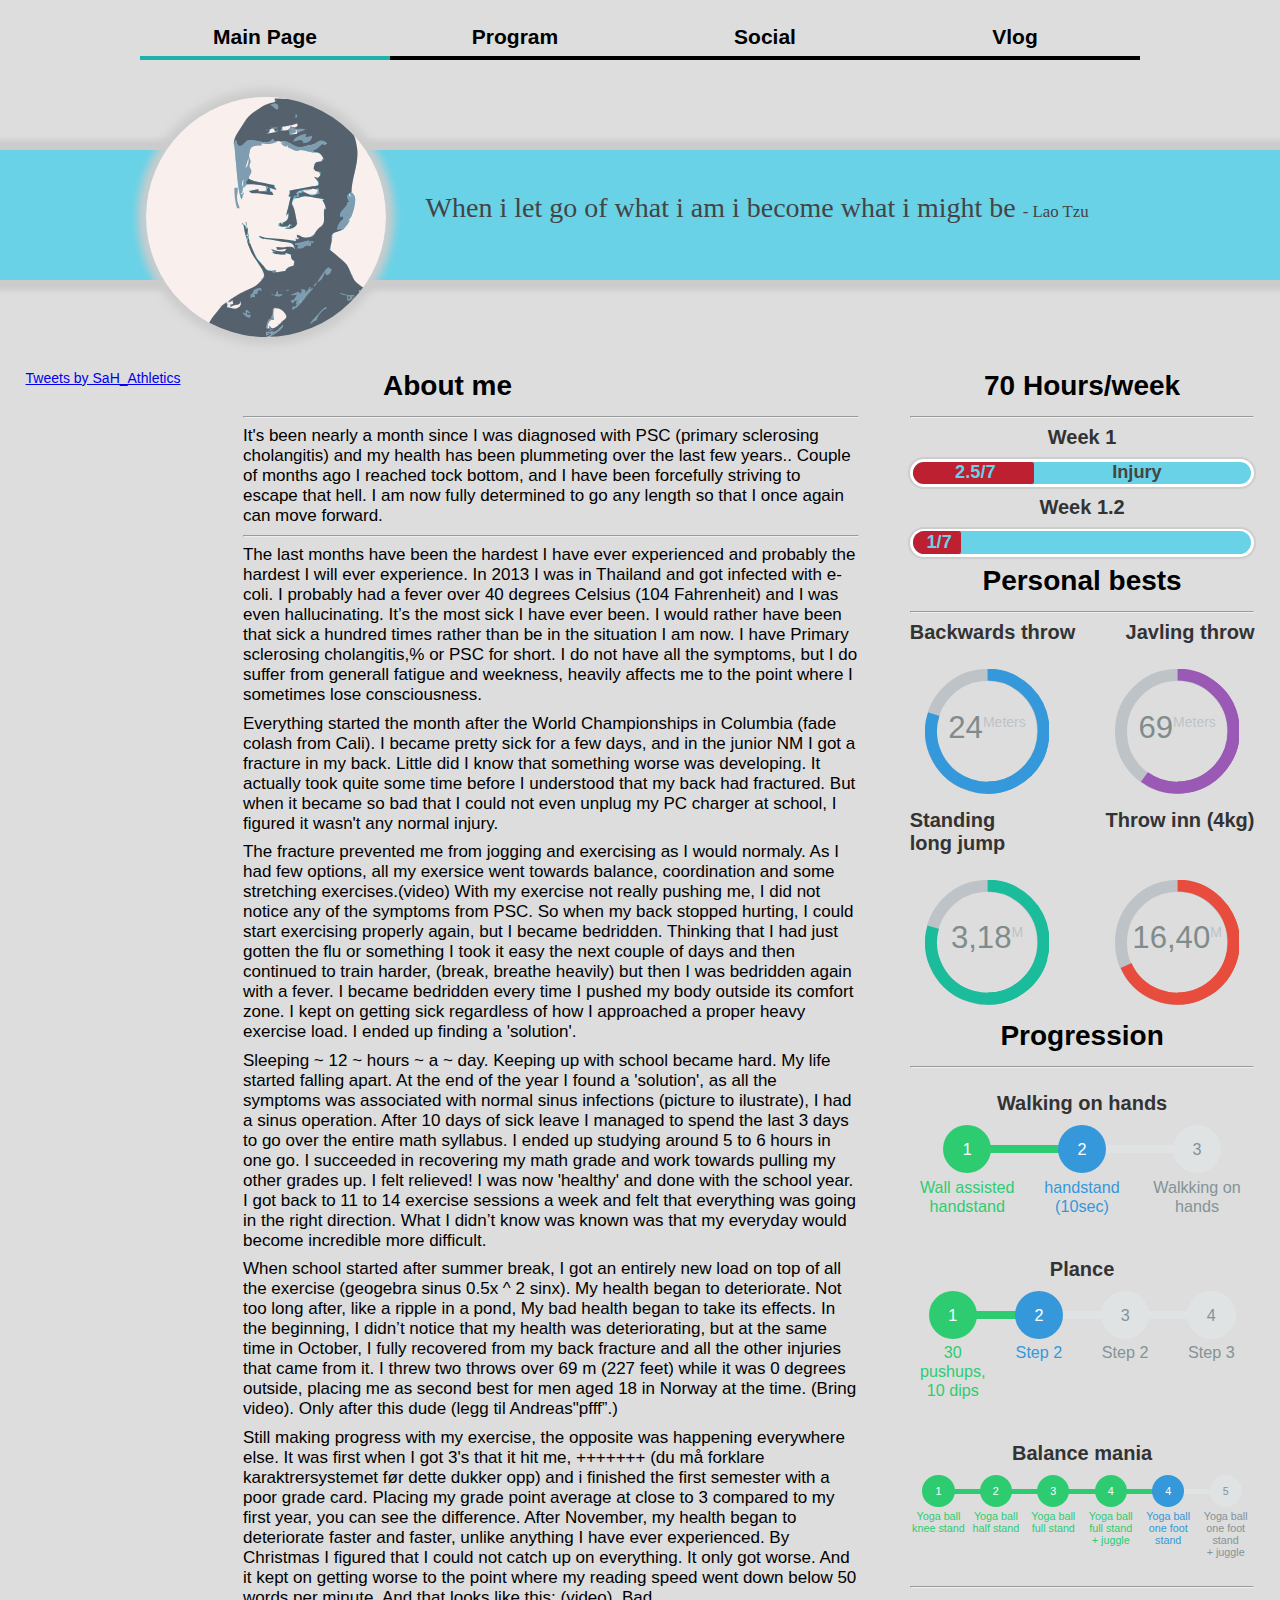
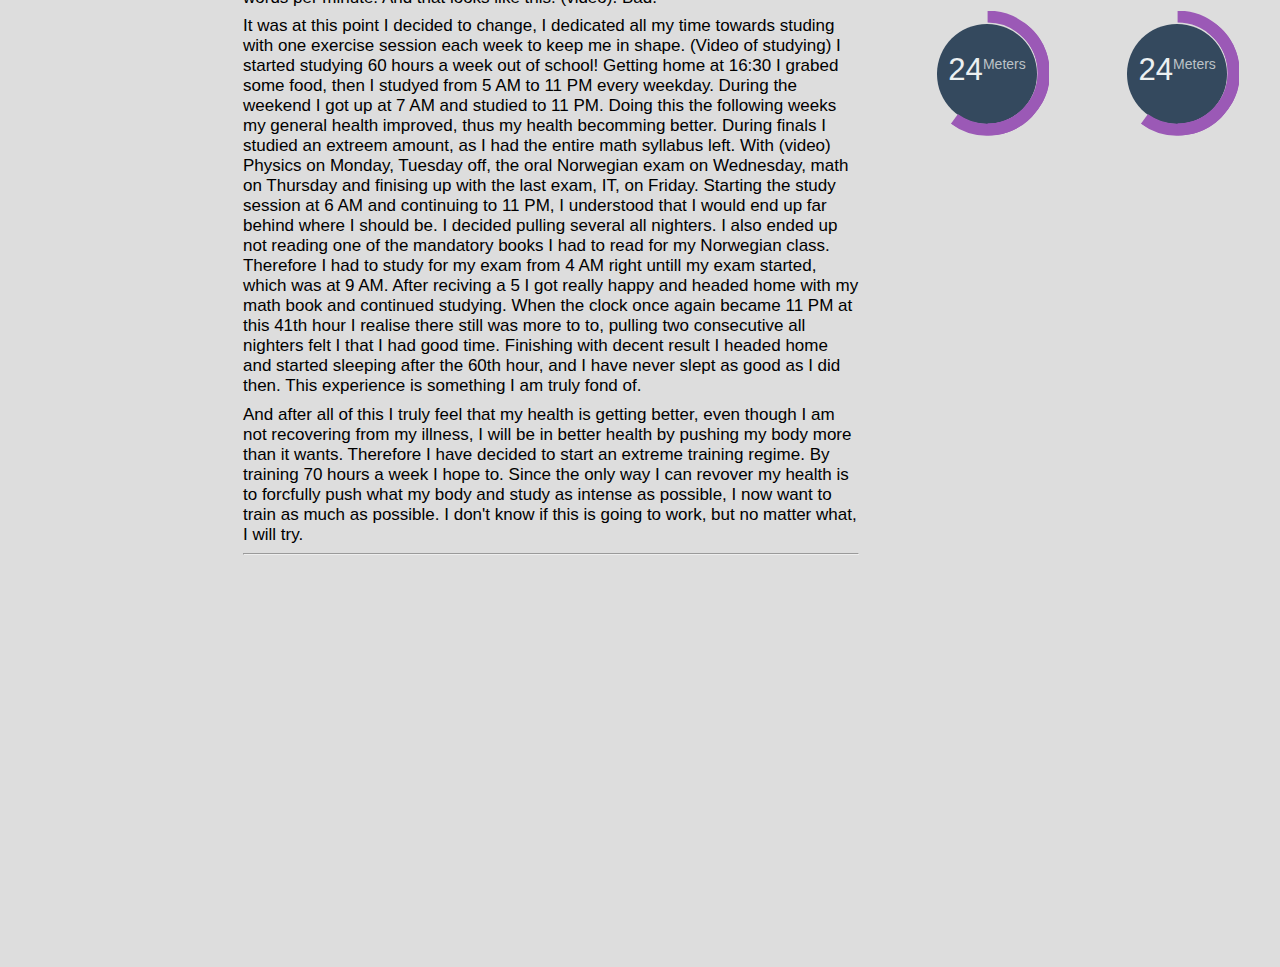
==== SaH/main.html @ faa8c331 "Revert "Upp"" ====
<!DOCTYPE html>
<html>
<head>
    <title>Besvarelse</title>
    <link href="StyleSheet.css" rel="stylesheet" type="text/css" />
    <meta charset="utf-8" />
    <style>
       nav ul li a.a {
           border-bottom: 0.2em solid #20b2aa;
       }
    </style>
    <script async defer src="//platform.twitter.com/widgets.js" charset="utf-8"></script>
</head>
<body>
    <nav class="top-menu">
        <ul class="right">
            <li class="first"><a class="guide guide-down a" href="#">Main Page</a></li>
            <li class="first"><a class="guide guide-down b" href="#">Program</a></li>
            <li class="first"><a class="guide guide-down c" href="#">Social</a></li>
            <li class="first"><a class="guide guide-down d" href="https://www.youtube.com/channel/UC3KZNe0cg4OuVUCuv4Q3BFw">Vlog</a></li>
        </ul>
    </nav>
    <div class="space"></div>
    <!---<div class="BG"><img src="bg.jpg" /></div>-->
    <content>
        <div class="wrapper box-shadow">
          <div class="flex-sub user-img"><img class="user" src="megKvad.svg"/></div>
          <div class="flex-sub user-quote"><p>When i let go of what i am i become what i might be <span class="quote">- Lao Tzu</span></p></div>
      </div>
      <div class="space"></div>
      <div class="wrapper">
          <div class="wrapper-sub twitter">

          <a class="twitter-timeline" data-width="220" data-link-color="#2B7BB9" href="https://twitter.com/SaH_Athletics">Tweets by SaH_Athletics</a> <script async src="//platform.twitter.com/widgets.js" charset="utf-8"></script>

          </div>
          <div class="wrapper-sub test2">

              <h2>About me</h2>
              <hr style="margin-top: 0;">
              <div>
                  <p>It's been nearly a month since I was diagnosed with PSC (primary sclerosing cholangitis) and my health has been plummeting over the last few years.. Couple of months ago I reached tock bottom, and I have been forcefully striving to escape that hell. I am now fully determined to go any length so that I once again can move forward.</p>
                  <hr />
                  <p class="">The last months have been the hardest I have ever experienced and probably the hardest I will ever experience. In 2013 I was in Thailand and got infected with e-coli. I probably had a fever over 40 degrees Celsius (104 Fahrenheit) and I was even hallucinating. It’s the most sick I have ever been. I would rather have been that sick a hundred times rather than be in the situation I am now. I have Primary sclerosing cholangitis,% or PSC for short. I do not have all the symptoms, but I do suffer from generall fatigue and weekness, heavily affects me to the point where I sometimes lose consciousness.</p>

                  <p>Everything started the month after the World Championships in Columbia (fade colash from Cali). I became pretty sick for a few days, and in the junior NM I got a fracture in my back. Little did I know that something worse was developing. It actually took quite some time before I understood that my back had fractured. But when it became so bad that I could not even unplug my PC charger at school, I figured it wasn't any normal injury.</p>

                  <p>The fracture prevented me from jogging and exercising as I would normaly. As I had few options, all my exersice went towards balance, coordination and some stretching exercises.(video) With my exercise not really pushing me, I did not notice any of the symptoms from PSC. So when my back stopped hurting, I could start exercising properly again, but I became bedridden. Thinking that I had just gotten the flu or something I took it easy the next couple of days and then continued to train harder, (break, breathe heavily) but then I was bedridden again with a fever. I became bedridden every time I pushed my body outside its comfort zone. I kept on getting sick regardless of how I approached a proper heavy exercise load. I ended up finding a 'solution'.</p>

                  <p>Sleeping ~ 12 ~ hours ~ a ~ day. Keeping up with school became hard. My life started falling apart. At the end of the year I found a 'solution', as all the symptoms was associated with normal sinus infections (picture to ilustrate), I had a sinus operation. After 10 days of sick leave I managed to spend the last 3 days to go over the entire math syllabus. I ended up studying around 5 to 6 hours in one go. I succeeded in recovering my math grade and work towards pulling my other grades up. I felt relieved! I was now 'healthy' and done with the school year. I got back to 11 to 14 exercise sessions a week and felt that everything was going in the right direction. What I didn’t know was known was that my everyday would become incredible more difficult.</p>

                  <p>When school started after summer break, I got an entirely new load on top of all the exercise (geogebra sinus 0.5x ^ 2 sinx). My health began to deteriorate. Not too long after, like a ripple in a pond, My bad health began to take its effects. In the beginning, I didn’t notice that my health was deteriorating, but at the same time in October, I fully recovered from my back fracture and all the other injuries that came from it. I threw two throws over 69 m (227 feet) while it was 0 degrees outside, placing me as second best for men aged 18 in Norway at the time. (Bring video). Only after this dude (legg til Andreas"pfff”.)</p>

                  <p>Still making progress with my exercise, the opposite was happening everywhere else. It was first when I got 3's that it hit me, +++++++ (du må forklare karaktrersystemet før dette dukker opp) and i finished the first semester with a poor grade card. Placing my grade point average at close to 3 compared to my first year, you can see the difference. After November, my health began to deteriorate faster and faster, unlike anything I have ever experienced. By Christmas I figured that I could not catch up on everything. It only got worse. And it kept on getting worse to the point where my reading speed went down below 50 words per minute. And that looks like this: (video). Bad.</p>

                  <p>It was at this point I decided to change, I dedicated all my time towards studing with one exercise session each week to keep me in shape. (Video of studying) I started studying 60 hours a week out of school! Getting home at 16:30 I grabed some food, then I studyed from 5 AM to 11 PM every weekday. During the weekend I got up at 7 AM and studied to 11 PM. Doing this the following weeks my general health improved, thus my health becomming better. During finals I studied an extreem amount, as I had the entire math syllabus left. With (video) Physics on Monday, Tuesday off, the oral Norwegian exam on Wednesday, math on Thursday and finising up with the last exam, IT, on Friday. Starting the study session at 6 AM and continuing to 11 PM, I understood that I would end up far behind where I should be. I decided pulling several all nighters. I also ended up not reading one of the mandatory books I had to read for my Norwegian class. Therefore I had to study for my exam from 4 AM right untill my exam started, which was at 9 AM. After reciving a 5 I got really happy and headed home with my math book and continued studying. When the clock once again became 11 PM at this 41th hour I realise there still was more to to, pulling two consecutive all nighters felt I that I had good time. Finishing with decent result I headed home and started sleeping after the 60th hour, and I have never slept as good as I did then. This experience is something I am truly fond of. </p>

                  <p>And after all of this I truly feel that my health is getting better, even though I am not recovering from my illness, I will be in better health by pushing my body more than it wants. Therefore I have decided to start an extreme training regime. By training 70 hours a week I hope to. Since the only way I can revover my health is to forcfully push what my body and study as intense as possible, I now want to train as much as possible. I don't know if this is going to work, but no matter what, I will try.
                  </p>
                  <hr>
              </div>

              <iframe width="100%" height="400px" src="https://www.youtube.com/embed/jIvMHLeLHTI" frameborder="0" allowfullscreen></iframe>

          </div>
          <div class="wrapper-sub test3">

              <h2>70 Hours/week</h2>
              <hr style="margin-top: 0;">
              <h3>Week 1</h3>
              <div class="progress-bar box-shadow2">
                <div class="clear" style="margin-top: -0.5px;">
                    <div class="progress" ID="pWeek1"><span><p>2.5/7</p></span></div>
                    <div class="non" ID="nWeek1"></div><span class="other"><p>Injury</p></span>
                </div>
              </div>
              <h3>Week 1.2</h3>
              <div class="progress-bar box-shadow2">
                <div class="clear">
                    <div class="progress" ID="pWeek1-2"><span><p>1/7</p></span></div>
                    <div class="non" ID="nWeek1-2"></div>
                </div>
              </div>

              <h2>Personal bests</h2>
              <hr style="margin-top: 0;">
              <div class="PB-header">
                <h4 class="left">Backwards throw</h4>
                <h4 class="right">Javling throw</h4>
              </div>
              <div class="set-size charts-container">
              
                <div class="pie-wrapper progress-liakov style-2">
                  <span class="label">24<span class="smaller">Meters</span></span>
                  <div class="pie">
                    <div class="left-side half-circle"></div>
                    <div class="right-side half-circle"></div>
                  </div>
                  <div class="shadow"></div>
                </div>
                <div class="pie-wrapper progress-69 style-2 right">
                  <span class="label">69<span class="smaller">Meters</span></span>
                  <div class="pie">
                    <div class="left-side half-circle"></div>
                    <div class="right-side half-circle"></div>
                  </div>
                  <div class="shadow"></div>
                </div>

              <div class="PB-header">
                <h4 class="left">Standing long&nbsp;jump</h4>
                <h4 class="right">Throw inn (4kg)</h4>
              </div>
              </div>  
              <div class="set-size charts-container">            
                <div class="pie-wrapper progress-sLongJump style-2">
                  <span class="label">3,18<span class="smaller">M</span></span>
                  <div class="pie">
                    <div class="left-side half-circle"></div>
                    <div class="right-side half-circle"></div>
                  </div>
                  <div class="shadow"></div>
                </div>
                <div class="pie-wrapper progress-95 style-2 right">
                  <span class="label">16,40<span class="smaller">M</span></span>
                  <div class="pie">
                    <div class="left-side half-circle"></div>
                    <div class="right-side half-circle"></div>
                  </div>
                  <div class="shadow"></div>
                </div>
              </div>

              <h2>Progression</h2>
              <hr style="margin-top: 0;">

              <!--<ol class="progress">
                <li class="is-active" data-step="1">Step 1</li>
                <li data-step="2">Step 2</li>
                <li data-step="3" class="progress__last">Step 3</li>
              </ol>-->
              <br>
              <h3>Walking on hands</h3>
              <ol class="progress progress--medium">
                <li class="is-complete" data-step="1">Wall assisted handstand</li>
                <li class="is-active" data-step="2">handstand (10sec)</li>
                <li data-step="3" class="progress__last">Walkking on hands</li>
              </ol>
              <h3>Plance</h3>
              <ol class="progress progress--medium">
                <li class="is-complete" data-step="1">30 pushups, 10 dips</li>
                <li class="is-active" data-step="2">Step 2</li>
                <li class="3" data-step="3">Step 2</li>
                <li data-step="4" class="progress__last">Step 3</li>
              </ol>
              <h3>Balance mania</h3>
              <ol class="progress progress--smal">
                <li class="is-complete" data-step="1">Yoga&nbsp;ball knee&nbsp;stand</li>
                <li class="is-complete" data-step="2">Yoga&nbsp;ball half&nbsp;stand</li>
                <li class="is-complete" data-step="3">Yoga&nbsp;ball full&nbsp;stand</li>
                <li class="is-complete" data-step="4">Yoga&nbsp;ball full&nbsp;stand +&nbsp;juggle</li>
                <li class="is-active" data-step="4">Yoga&nbsp;ball one&nbsp;foot stand</li>
                <li data-step="5" class="progress__last">Yoga&nbsp;ball one&nbsp;foot stand +&nbsp;juggle</li>
              </ol>
<!--
              <ol class="progress progress--large">
                <li class="is-complete" data-step="1">Create Account</li>
                <li class="is-complete" data-step="2">Login</li>
                <li class="is-active" data-step="3">Payment</li>
                <li data-step="4" class="progress__last">Confirm</li>
              </ol>-->
              <hr />
              <div class="set-size charts-container">
                <div class="pie-wrapper progress-69">
                  <span class="label">24<span class="smaller">Meters</span></span>
                  <div class="pie">
                    <div class="left-side half-circle"></div>
                    <div class="right-side half-circle"></div>
                  </div>
                </div>
                <div class="pie-wrapper progress-69 right">
                  <span class="label">24<span class="smaller">Meters</span></span>
                  <div class="pie">
                    <div class="left-side half-circle"></div>
                    <div class="right-side half-circle"></div>
                  </div>
                </div>
              </div>
          </div>
      </div>

  </content>
</body>
</body>
</html>
---- SaH/StyleSheet.css ----
body{ 	font-family: helvetica;         height:2500px;					font-size:14px;                 	overflow-x:hidden;
		background:#ddd;              	z-index:1;                  	position:relative;}
*{
-webkit-box-sizing:border-box;
   -moz-box-sizing:border-box;
    -ms-box-sizing:border-box;
     -o-box-sizing:border-box;
        box-sizing:border-box;
        margin:0;                   	padding:0;                      /*ransition:all 0.5s ease-out;*/   	list-style-type:none;}

@font-face {
    font-family: 'quotes'; /*a name to be used later*/
    src: url('http://domain.com/fonts/font.ttf'); /*URL to font*/
}
/* color---- #dadada    */
br,hr {margin: 0.6em 0;}

div.BG img {
	width: 100vw;							
	box-shadow: 0 0 80px 80px #ddd inset;}

content {display: block;				justify-content: center;		max-width: 1400px;					margin: 0 auto;}
div.space {width: 100%;					height:90px;}

.wrapper {display: flex;}
.box-shadow {box-shadow: 0 0 5px 10px #ccc;}
.box-shadow2 {box-shadow: 0 0 1px 2px #ccc;}
.flex-sub{padding: 1.5em 2%;			justify-content: space-between;}
.user-img {width: 400px;				background: #69D2E7;}
.user-quote {flex: 1;					background: #69D2E7;			color:#444;							font-size: 2em;
font-family: 'quotes';}

.wrapper-sub {padding: 0 2%;}
.twitter {flex:1.35;						height: 500px;}
.test2 {flex:5;							height: 500px;}
.test3 {flex:2.8;						height: 500px;					text-align: center;}
.test3 h3, .test3 h4{color: #333;}
h1,h2 {font-size: 28px;				padding: 0 0 0.5em 0}
h3,h4,h5 {font-size:20px;			padding: 0 0 0.5em 0;}
p {margin-bottom: 0.5em;}
.test2 p {font-size: 17px;}
.test2 h1,.test2 h2,.test2 h3 {padding: 0em 0 0.5em 5em;}
.test2 h1:after,.test2 h2:after,.test2 h3:after {}
.test2 .columns {
-webkit-columns: 3; /* Chrome, Safari, Opera */
   -moz-columns: 3; /* Firefox */
    -ms-columns: 3;
     -o-columns: 3;
        columns: 3;
-webkit-column-rule: 2px dashed #333; /* Chrome, Safari, Opera */
   -moz-column-rule: 2px dashed #333; /* Firefox */
    -ms-column-rule: 2px dashed #333;
     -o-column-rule: 2px dashed #333;
        column-rule: 2px dashed #333;
}

span.quote {font-size: 0.6em;}


img.user {	
background-size:cover;
width:240px;		height: 240px;	
outline: 4px #000;	
box-shadow: 0 0 8px 8px #ccc;	border-radius: 100%;
position: absolute;			margin: -74px 0 0 120px;}


div.progress-bar {display: block;
		width: 100%;					height: 2em;					background-color: #fff;			padding: 0.2em 0.25em;
		border-radius: 2em;				margin-bottom: 0.6em;}
div.progress-bar span p {color: #69D2E7; font-weight: 600;				font-size:1.3em; 				padding: 0.5px 0 0 0.2em;}
div.progress-bar span.other p {color: #444; 		position: absolute;	right: 6.5em;}
div.progress-bar .clear{
	display: flex;						background-color: #69D2E7;		width: 100%;					height: 100%;
	border-radius: 2em;					margin-top: 0px;
}/*Creates bacground*/
div.progress-bar .progress{
	background-color: #BD2031;
	border-top-left-radius: 2em;		border-bottom-left-radius: 2em;
	border-top-right-radius: .4em;		border-bottom-right-radius: .4em;
}div.progress-bar .non{z-index: -1;		background-color: transparent; } /*Creates flex value*/

div.PB-header {display: flex;			clear: both;}
div.PB-header h4 {flex: 1;}
div.PB-header .left  { text-align: left;}
div.PB-header .center{ text-align: center;}
div.PB-header .right { text-align: right;}

#pWeek1 {flex: 2.5;}
#nWeek1 {flex: 4.5;}
#pWeek1-2 {flex: 1;}
#nWeek1-2 {flex: 6;}
#pWeek2 {flex: 0;}
#nWeek2 {flex: 1;}


/* ------------------------------- https://fribly.com/2015/01/01/scalable-responsive-progress-bar/ ------------------------------*/

ol.progress {
  list-style: none;
  margin: 0;
  padding: 0;
  display: table;
  table-layout: fixed;
  width: 100%;
  color: #849397;
  background-color: transparent;
}
ol.progress > li {
  position: relative;
  display: table-cell;
  text-align: center;
  font-size: 0.77em;
}
ol.progress > li:before {
  content: attr(data-step);
  display: block;
  margin: 0 auto;
  background: #DFE3E4;
  width: 3em;
  height: 3em;
  text-align: center;
  margin-bottom: 0.25em;
  line-height: 3em;
  border-radius: 100%;
  position: relative;
  z-index: 1000;
}
ol.progress > li:after {
  content: '';
  position: absolute;
  display: block;
  background: #DFE3E4;
  width: 100%;
  height: 0.5em;
  top: 1.25em;
  left: 50%;
  margin-left: 1.5em\9;
  z-index: -1;
}
ol.progress > li:last-child:after {
  display: none;
}
ol.progress > li.is-complete {
  color: #2ECC71;
}
ol.progress > li.is-complete:before, .progress > li.is-complete:after {
  color: #FFF;
  background: #2ECC71;
}
ol.progress > li.is-active {
  color: #3498DB;
}
ol.progress > li.is-active:before {
  color: #FFF;
  background: #3498DB;
}

/**
 * Needed for IE8
 */
ol.progress__last:after {
  display: none !important;
}

/**
 * Size Extensions
 */
ol.progress--medium {
  font-size: 1.5em;
}

ol.progress--large {
  font-size: 2em;
}

ol.progress {
  margin-bottom: 2em;
}
/* ------------------------------- https://codepen.io/cliffpyles/pen/xbsiC ------------------------------*/

@import url(https://fonts.googleapis.com/css?family=Lato:700);
*,
*:before,
*:after {
  box-sizing: border-box;
}
.set-size {
  font-size: 8.9em;
}
.charts-container:after {
  clear: both;
  content: "";
  display: table;
}
.pie-wrapper {
  height: 1em;
  width: 1em;
  float: left;
  margin: 15px;
  position: relative;
}
.pie-wrapper:nth-child(3n+1) {
  clear: both;
}
.pie-wrapper .pie {
  height: 100%;
  width: 100%;
  clip: rect(0, 1em, 1em, 0.5em);
  left: 0;
  position: absolute;
  top: 0;
}
.pie-wrapper .pie .half-circle {
  height: 100%;
  width: 100%;
  border: 0.1em solid #3498db;
  border-radius: 50%;
  clip: rect(0, 0.5em, 1em, 0);
  left: 0;
  position: absolute;
  top: 0;
}
.pie-wrapper .label {
  background: #34495e;
  border-radius: 50%;
  bottom: 0.4em;
  color: #ecf0f1;
  cursor: default;
  display: block;
  font-size: 0.25em;
  left: 0.4em;
  line-height: 2.6em;
  position: absolute;
  right: 0.4em;
  text-align: center;
  top: 0.4em;
}
.pie-wrapper .label .smaller {
  color: #bdc3c7;
  font-size: .45em;
  padding-bottom: 20px;
  vertical-align: super;
}
.pie-wrapper .shadow {
  height: 100%;
  width: 100%;
  border: 0.1em solid #bdc3c7;
  border-radius: 50%;
}
.pie-wrapper.style-2 .label {
  background: none;
  color: #7f8c8d;
}
.pie-wrapper.style-2 .label .smaller {
  color: #bdc3c7;
}
.pie-wrapper.progress-liakov .pie {
  clip: rect(auto, auto, auto, auto);
}
.pie-wrapper.progress-liakov .pie .right-side {
  -webkit-transform: rotate(180deg);
          transform: rotate(180deg);
}
.pie-wrapper.progress-liakov .pie .half-circle {
  border-color: #3498db;
}
.pie-wrapper.progress-liakov .pie .left-side {
  -webkit-transform: rotate(288deg);
          transform: rotate(288deg);
}
.pie-wrapper.progress-69 .pie {
  clip: rect(auto, auto, auto, auto);
}
.pie-wrapper.progress-69 .pie .right-side {
  -webkit-transform: rotate(180deg);
          transform: rotate(180deg);
}
.pie-wrapper.progress-69 .pie .half-circle {
  border-color: #9b59b6;
}
.pie-wrapper.progress-69 .pie .left-side {
  -webkit-transform: rotate(216deg);
          transform: rotate(216deg);
}
.pie-wrapper.progress-90 .pie {
  clip: rect(auto, auto, auto, auto);
}
.pie-wrapper.progress-90 .pie .right-side {
  -webkit-transform: rotate(180deg);
          transform: rotate(180deg);
}
.pie-wrapper.progress-90 .pie .half-circle {
  border-color: #e67e22;
}
.pie-wrapper.progress-90 .pie .left-side {
  -webkit-transform: rotate(324deg);
          transform: rotate(324deg);
}
.pie-wrapper.progress-sLongJump .pie {
  clip: rect(auto, auto, auto, auto);
}
.pie-wrapper.progress-sLongJump .pie .right-side {
  -webkit-transform: rotate(180deg);
          transform: rotate(180deg);
}
.pie-wrapper.progress-sLongJump .pie .half-circle {
  border-color: #1abc9c;
}
.pie-wrapper.progress-sLongJump .pie .left-side {
  -webkit-transform: rotate(286deg);
          transform: rotate(286deg);
}
.pie-wrapper.progress-95 .pie {
  clip: rect(auto, auto, auto, auto);
}
.pie-wrapper.progress-95 .pie .right-side {
  -webkit-transform: rotate(180deg);
          transform: rotate(180deg);
}
.pie-wrapper.progress-95 .pie .half-circle {
  border-color: #e74c3c;
}
.pie-wrapper.progress-95 .pie .left-side {
  -webkit-transform: rotate(246deg);
          transform: rotate(246deg);
}
.pie-wrapper--solid {
  border-radius: 50%;
  overflow: hidden;
}
.pie-wrapper--solid:before {
  border-radius: 0 100% 100% 0%;
  content: '';
  display: block;
  height: 100%;
  margin-left: 50%;
  -webkit-transform-origin: left;
          transform-origin: left;
}
.pie-wrapper--solid .label {
  background: transparent;
}
.pie-wrapper--solid.progress-65 {
  background: -webkit-linear-gradient(left, #e67e22 50%, #34495e 50%);
  background: linear-gradient(to right, #e67e22 50%, #34495e 50%);
}
.pie-wrapper--solid.progress-65:before {
  background: #e67e22;
  -webkit-transform: rotate(126deg);
          transform: rotate(126deg);
}
.pie-wrapper--solid.progress-25 {
  background: -webkit-linear-gradient(left, #9b59b6 50%, #34495e 50%);
  background: linear-gradient(to right, #9b59b6 50%, #34495e 50%);
}
.pie-wrapper--solid.progress-25:before {
  background: #34495e;
  -webkit-transform: rotate(-270deg);
          transform: rotate(-270deg);
}
.pie-wrapper--solid.progress-88 {
  background: -webkit-linear-gradient(left, #3498db 50%, #34495e 50%);
  background: linear-gradient(to right, #3498db 50%, #34495e 50%);
}
.pie-wrapper--solid.progress-88:before {
  background: #3498db;
  -webkit-transform: rotate(43.2deg);
          transform: rotate(43.2deg);
}


.right {float:right;}
/* ------------------------------- Neew menu ------------------------------*/
nav.top-menu 	{display: flex;			background-color: ;		justify-content: center;					margin-top: 1em;}
nav.top-menu ul	{display: flex;			width:1000px;					}
nav.top-menu li	{flex: 1;}
nav.top-menu a 	{display:block;			text-align: center; 			padding: 0.5em 0 0.35em 0;					color: #000;
				 text-decoration: none;	font-weight: 600;				font-size: 1.5em;					transition: all 0.4s ease;
				 border-bottom: 0.2em solid #000;}
nav.top-menu a:hover{border-bottom-color: #69D2E7;		color: #20b2aa;	}
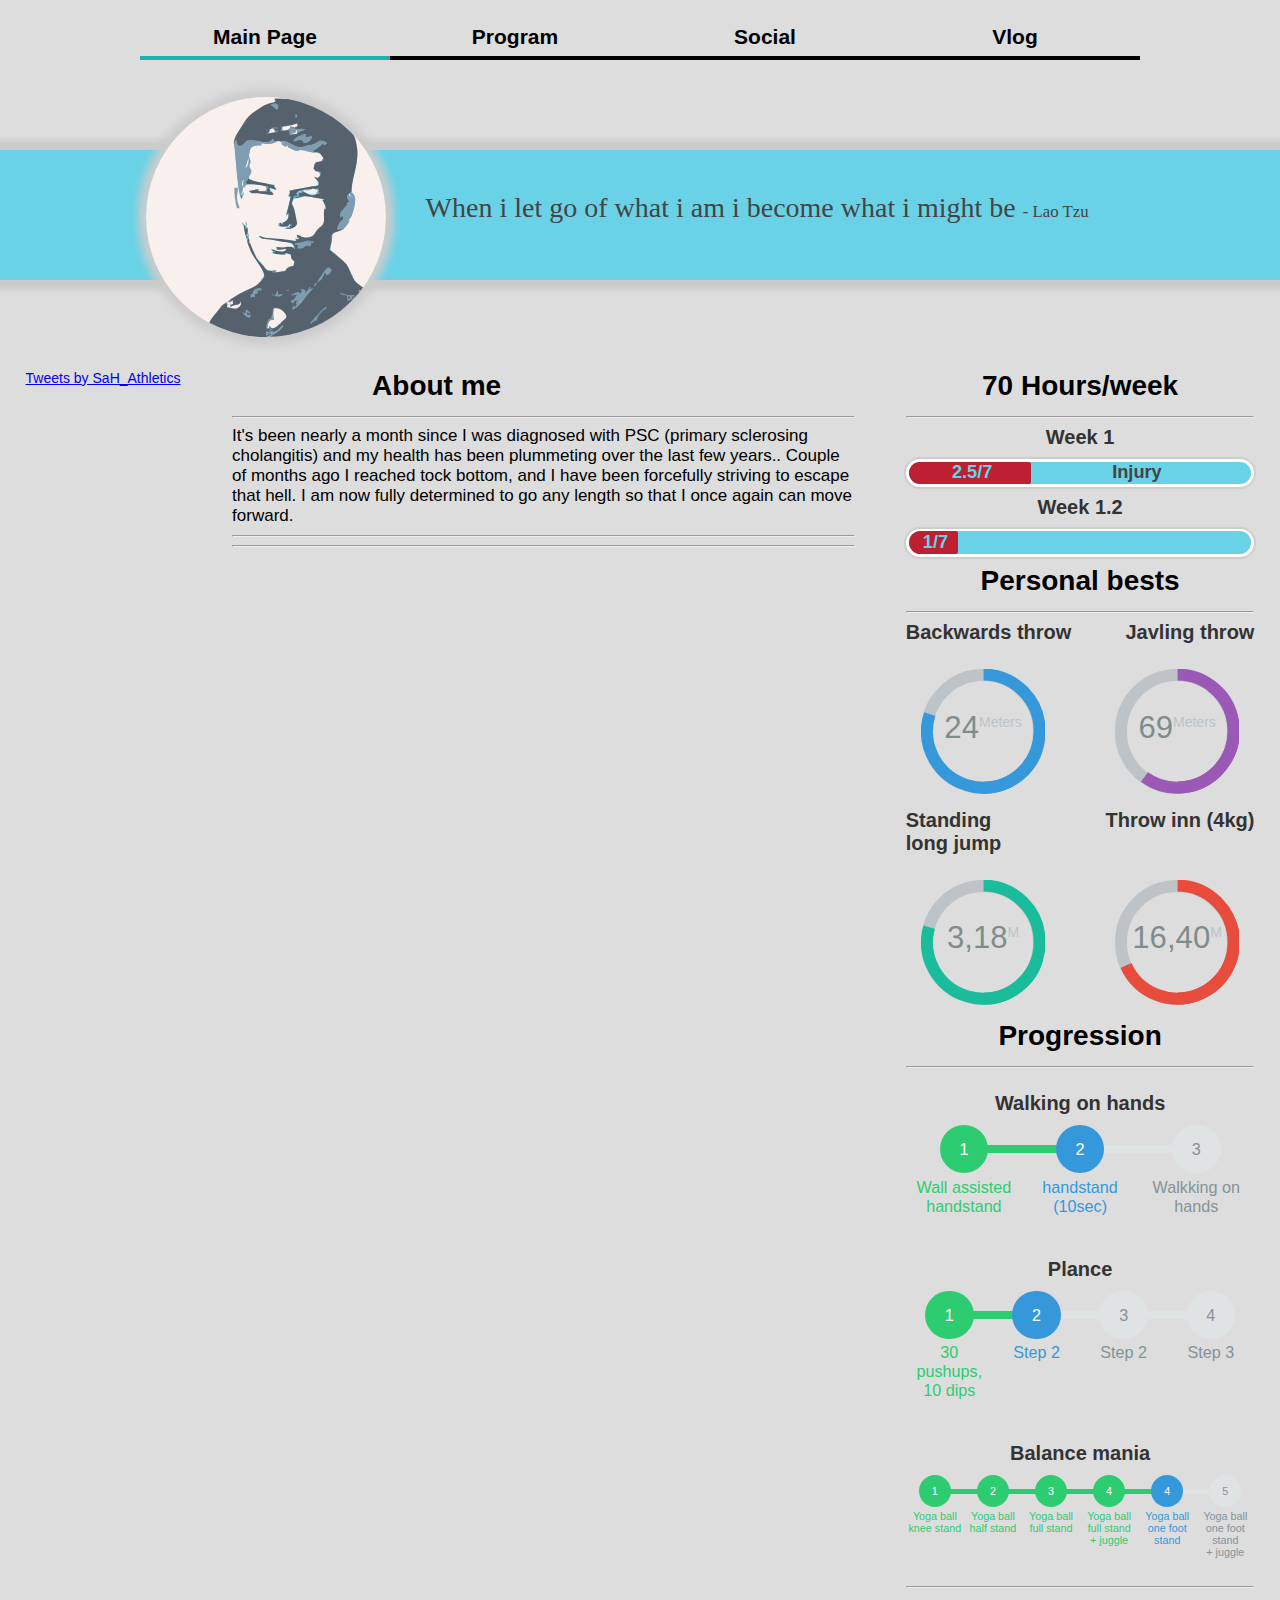
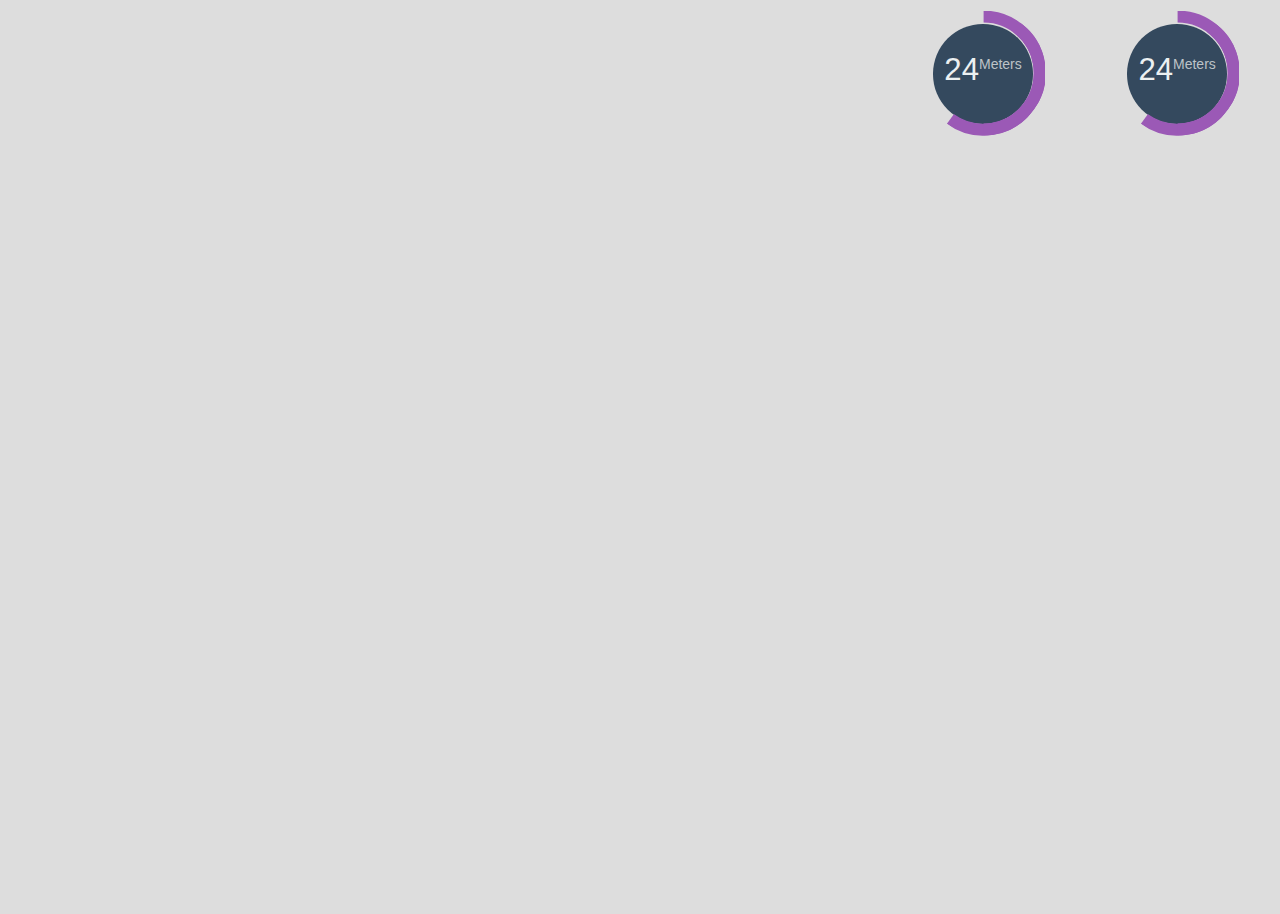
==== commit e6cd5a92: "Update main.html" ====
--- a/SaH/main.html
+++ b/SaH/main.html
@@ -14,7 +14,7 @@
 <body>
     <nav class="top-menu">
         <ul class="right">
-            <li class="first"><a class="guide guide-down a" href="#">Main Page</a></li>
+            <li class="first"><a class="guide guide-down a" href="http://determination.guru/SaH/main.html">Main Page</a></li>
             <li class="first"><a class="guide guide-down b" href="#">Program</a></li>
             <li class="first"><a class="guide guide-down c" href="#">Social</a></li>
             <li class="first"><a class="guide guide-down d" href="https://www.youtube.com/channel/UC3KZNe0cg4OuVUCuv4Q3BFw">Vlog</a></li>
@@ -29,7 +29,7 @@
       </div>
       <div class="space"></div>
       <div class="wrapper">
-          <div class="wrapper-sub twitter">
+          <div class="wrapper-sub twitter" style="padding: 0 1% 0 2%">
 
           <a class="twitter-timeline" data-width="220" data-link-color="#2B7BB9" href="https://twitter.com/SaH_Athletics">Tweets by SaH_Athletics</a> <script async src="//platform.twitter.com/widgets.js" charset="utf-8"></script>
 
@@ -41,26 +41,10 @@
               <div>
                   <p>It's been nearly a month since I was diagnosed with PSC (primary sclerosing cholangitis) and my health has been plummeting over the last few years.. Couple of months ago I reached tock bottom, and I have been forcefully striving to escape that hell. I am now fully determined to go any length so that I once again can move forward.</p>
                   <hr />
-                  <p class="">The last months have been the hardest I have ever experienced and probably the hardest I will ever experience. In 2013 I was in Thailand and got infected with e-coli. I probably had a fever over 40 degrees Celsius (104 Fahrenheit) and I was even hallucinating. It’s the most sick I have ever been. I would rather have been that sick a hundred times rather than be in the situation I am now. I have Primary sclerosing cholangitis,% or PSC for short. I do not have all the symptoms, but I do suffer from generall fatigue and weekness, heavily affects me to the point where I sometimes lose consciousness.</p>
-
-                  <p>Everything started the month after the World Championships in Columbia (fade colash from Cali). I became pretty sick for a few days, and in the junior NM I got a fracture in my back. Little did I know that something worse was developing. It actually took quite some time before I understood that my back had fractured. But when it became so bad that I could not even unplug my PC charger at school, I figured it wasn't any normal injury.</p>
-
-                  <p>The fracture prevented me from jogging and exercising as I would normaly. As I had few options, all my exersice went towards balance, coordination and some stretching exercises.(video) With my exercise not really pushing me, I did not notice any of the symptoms from PSC. So when my back stopped hurting, I could start exercising properly again, but I became bedridden. Thinking that I had just gotten the flu or something I took it easy the next couple of days and then continued to train harder, (break, breathe heavily) but then I was bedridden again with a fever. I became bedridden every time I pushed my body outside its comfort zone. I kept on getting sick regardless of how I approached a proper heavy exercise load. I ended up finding a 'solution'.</p>
-
-                  <p>Sleeping ~ 12 ~ hours ~ a ~ day. Keeping up with school became hard. My life started falling apart. At the end of the year I found a 'solution', as all the symptoms was associated with normal sinus infections (picture to ilustrate), I had a sinus operation. After 10 days of sick leave I managed to spend the last 3 days to go over the entire math syllabus. I ended up studying around 5 to 6 hours in one go. I succeeded in recovering my math grade and work towards pulling my other grades up. I felt relieved! I was now 'healthy' and done with the school year. I got back to 11 to 14 exercise sessions a week and felt that everything was going in the right direction. What I didn’t know was known was that my everyday would become incredible more difficult.</p>
-
-                  <p>When school started after summer break, I got an entirely new load on top of all the exercise (geogebra sinus 0.5x ^ 2 sinx). My health began to deteriorate. Not too long after, like a ripple in a pond, My bad health began to take its effects. In the beginning, I didn’t notice that my health was deteriorating, but at the same time in October, I fully recovered from my back fracture and all the other injuries that came from it. I threw two throws over 69 m (227 feet) while it was 0 degrees outside, placing me as second best for men aged 18 in Norway at the time. (Bring video). Only after this dude (legg til Andreas"pfff”.)</p>
-
-                  <p>Still making progress with my exercise, the opposite was happening everywhere else. It was first when I got 3's that it hit me, +++++++ (du må forklare karaktrersystemet før dette dukker opp) and i finished the first semester with a poor grade card. Placing my grade point average at close to 3 compared to my first year, you can see the difference. After November, my health began to deteriorate faster and faster, unlike anything I have ever experienced. By Christmas I figured that I could not catch up on everything. It only got worse. And it kept on getting worse to the point where my reading speed went down below 50 words per minute. And that looks like this: (video). Bad.</p>
-
-                  <p>It was at this point I decided to change, I dedicated all my time towards studing with one exercise session each week to keep me in shape. (Video of studying) I started studying 60 hours a week out of school! Getting home at 16:30 I grabed some food, then I studyed from 5 AM to 11 PM every weekday. During the weekend I got up at 7 AM and studied to 11 PM. Doing this the following weeks my general health improved, thus my health becomming better. During finals I studied an extreem amount, as I had the entire math syllabus left. With (video) Physics on Monday, Tuesday off, the oral Norwegian exam on Wednesday, math on Thursday and finising up with the last exam, IT, on Friday. Starting the study session at 6 AM and continuing to 11 PM, I understood that I would end up far behind where I should be. I decided pulling several all nighters. I also ended up not reading one of the mandatory books I had to read for my Norwegian class. Therefore I had to study for my exam from 4 AM right untill my exam started, which was at 9 AM. After reciving a 5 I got really happy and headed home with my math book and continued studying. When the clock once again became 11 PM at this 41th hour I realise there still was more to to, pulling two consecutive all nighters felt I that I had good time. Finishing with decent result I headed home and started sleeping after the 60th hour, and I have never slept as good as I did then. This experience is something I am truly fond of. </p>
-
-                  <p>And after all of this I truly feel that my health is getting better, even though I am not recovering from my illness, I will be in better health by pushing my body more than it wants. Therefore I have decided to start an extreme training regime. By training 70 hours a week I hope to. Since the only way I can revover my health is to forcfully push what my body and study as intense as possible, I now want to train as much as possible. I don't know if this is going to work, but no matter what, I will try.
-                  </p>
                   <hr>
               </div>
 
-              <iframe width="100%" height="400px" src="https://www.youtube.com/embed/jIvMHLeLHTI" frameborder="0" allowfullscreen></iframe>
+              <iframe width="100%" height="400px" src="https://www.youtube.com/embed/dQw4w9WgXcQ" frameborder="0" allowfullscreen></iframe>
 
           </div>
           <div class="wrapper-sub test3">
@@ -192,4 +176,4 @@
   </content>
 </body>
 </body>
-</html>+</html>
